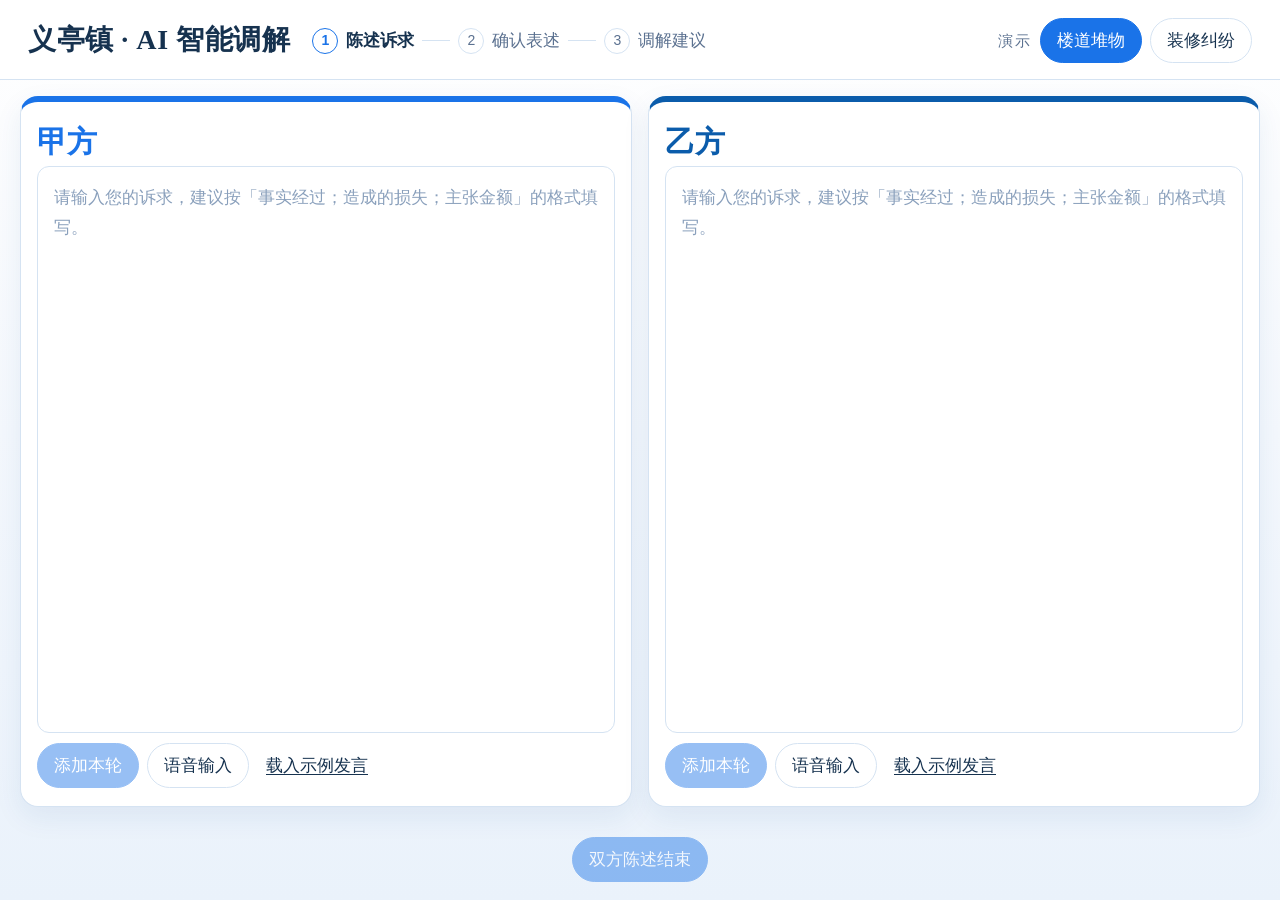
==== prototype/index.html @ 7f3b6e04 "增加首页入口，后台登录默认填入演示账号。 首页分别进入调解大屏和管理后台。后台账号 admin、密码 yiting 已写在登录框里，打开后直接进入即可。" ====
<!DOCTYPE html>
<html lang="zh-CN">
<head>
  <meta charset="utf-8">
  <meta name="viewport" content="width=device-width, initial-scale=1">
  <title>义亭镇 · AI 智能调解</title>
  <link rel="stylesheet" href="styles.css?v=14">
</head>
<body class="screen">
  <div id="app" class="app"></div>
  <script src="logic.js"></script>
  <script src="sample.js"></script>
  <script src="storage.js"></script>
  <script src="app.js?v=16"></script>
</body>
</html>
---- prototype/styles.css ----
:root {
  --paper: #f3f7fc;
  --paper-deep: #e4eef8;
  --card: #ffffff;
  --ink: #16324f;
  --muted: #5b7190;
  --line: #d5e3f2;
  --a: #1a73e8;
  --a-soft: #e8f2fc;
  --b: #0b5cab;
  --b-soft: #e7f0fa;
  --gold: #1a73e8;
  --gold-soft: #e8f2fc;
  --danger: #b42318;
  --shadow: 0 10px 28px rgba(22, 78, 140, 0.08);
  --serif: "Iowan Old Style", Palatino, "Palatino Linotype", "Songti SC", "Noto Serif SC", serif;
  --sans: "PingFang SC", "Hiragino Sans GB", "Noto Sans SC", "Microsoft YaHei", sans-serif;
}

* { box-sizing: border-box; }

html, body { margin: 0; min-height: 100%; }

body {
  font-family: var(--sans);
  color: var(--ink);
  background: linear-gradient(180deg, #ffffff 0%, #f4f8fd 48%, #eaf2fb 100%);
  font-size: 17px;
  line-height: 1.6;
}

button, textarea { font: inherit; color: inherit; }

button { cursor: pointer; }

button:disabled { cursor: not-allowed; opacity: 0.45; }

button:focus-visible, a:focus-visible, textarea:focus-visible, summary:focus-visible {
  outline: 3px solid #1a73e8;
  outline-offset: 2px;
}

.app { min-height: 100vh; display: flex; flex-direction: column; }

body.screen {
  height: 100vh;
  overflow: hidden;
}

body.screen .app {
  height: 100%;
  min-height: 0;
}

.topbar {
  display: flex;
  flex-wrap: wrap;
  align-items: center;
  gap: 22px;
  padding: 18px 28px 16px;
  border-bottom: 1px solid var(--line);
  background: rgba(255, 255, 255, 0.94);
  position: sticky;
  top: 0;
  z-index: 5;
  backdrop-filter: blur(8px);
}

.brand { min-width: 220px; }

.brand h1, .admin-head h1 {
  margin: 0;
  font-family: var(--serif);
  font-size: 28px;
  font-weight: 650;
  letter-spacing: 0.02em;
}

.brand p, .admin-head p { margin: 2px 0 0; color: var(--muted); }

.steps { display: flex; gap: 8px; align-items: center; flex: 1; }

.step {
  display: flex;
  align-items: center;
  gap: 8px;
  color: var(--muted);
  white-space: nowrap;
}

.step i {
  width: 26px;
  height: 26px;
  border-radius: 50%;
  display: grid;
  place-items: center;
  border: 1px solid var(--line);
  font-style: normal;
  font-size: 14px;
  background: #fff;
}

.step.done { color: var(--a); }
.step.done i { background: var(--a); color: white; border-color: var(--a); }
.step.current { color: var(--ink); font-weight: 650; }
.step.current i { border-color: var(--gold); color: var(--gold); }

.step-line { width: 28px; height: 1px; background: var(--line); }

.top-actions { display: flex; gap: 10px; align-items: center; }

.example-switch { display: flex; align-items: center; gap: 8px; }
.demo-tag { color: var(--muted); font-size: 15px; letter-spacing: 0.12em; }

.ghost, .solid, .line, .textish {
  border-radius: 999px;
  padding: 8px 16px;
  border: 1px solid var(--line);
  background: #fff;
}

.solid { background: var(--a); color: #fff; border-color: var(--a); }
.line { background: transparent; }
.textish { background: transparent; border-color: transparent; text-decoration: underline; text-underline-offset: 3px; padding-inline: 8px; }

a.ghost { text-decoration: none; color: inherit; display: inline-flex; align-items: center; }

.stage { width: min(1440px, calc(100% - 36px)); margin: 18px auto 0; display: flex; flex-direction: column; gap: 16px; flex: 1; }

body.screen .stage {
  width: calc(100% - 40px);
  margin: 16px auto;
  min-height: 0;
}

.columns { display: grid; grid-template-columns: 1fr 1fr; gap: 16px; }

body.screen .columns {
  flex: 1;
  min-height: 0;
}

.party {
  background: var(--card);
  border: 1px solid var(--line);
  border-top: 6px solid var(--a);
  border-radius: 18px;
  box-shadow: var(--shadow);
  padding: 16px 16px 18px;
  min-width: 0;
  display: flex;
  flex-direction: column;
  height: 100%;
  min-height: 0;
  overflow: hidden;
}

.composer,
.confirm-pane {
  display: flex;
  flex-direction: column;
  flex: 1;
  min-height: 0;
}

.party.b { border-top-color: var(--b); }

.party-head { display: flex; justify-content: space-between; gap: 12px; align-items: baseline; }
.party-head h2 { margin: 0; font-family: var(--serif); font-size: 30px; }
.party.a h2 { color: var(--a); }
.party.b h2 { color: var(--b); }
.who { color: var(--muted); }

.rounds {
  display: flex;
  flex-direction: column;
  gap: 8px;
  margin: 12px 0;
  overflow: auto;
  flex: 0 1 auto;
  max-height: 42%;
  min-height: 0;
}
.round {
  padding: 10px 12px;
  border-radius: 12px;
  background: var(--a-soft);
}
.party.b .round { background: var(--b-soft); }
.round b { display: block; font-size: 14px; letter-spacing: 0.04em; }
textarea {
  width: 100%;
  min-height: 0;
  flex: 1 1 auto;
  height: auto;
  resize: none;
  border-radius: 12px;
  border: 1px solid var(--line);
  background: #fff;
  padding: 16px;
  line-height: 1.75;
}

textarea::placeholder {
  color: #8aa0bc;
}

.composer-actions, .card-actions, .action-bar { display: flex; flex-wrap: wrap; gap: 8px; margin-top: 10px; flex: none; }

.confirm-pane details,
.confirm-pane .normalized {
  overflow: auto;
  min-height: 0;
}

.confirm-pane .normalized { flex: 1 1 auto; }

.hint { margin: 8px 0 0; color: var(--danger); min-height: 0; }

.normalized, .prose {
  white-space: pre-wrap;
  margin: 8px 0 0;
  padding: 12px;
  background: #fff;
  border-radius: 12px;
  border: 1px solid var(--line);
}

.accepted-mark {
  display: inline-block;
  margin-top: 8px;
  color: var(--a);
  font-weight: 650;
}

details { margin-top: 8px; }
summary { cursor: pointer; color: var(--muted); }

.action-bar {
  justify-content: center;
  align-items: center;
  padding: 4px 0 2px;
}

.need { color: var(--muted); }

.login-wrap {
  min-height: 100vh;
  display: grid;
  place-items: center;
  padding: 24px;
}

.login-card {
  width: min(440px, 100%);
  background: #fff;
  border: 1px solid var(--line);
  border-radius: 18px;
  box-shadow: var(--shadow);
  padding: 28px 28px 24px;
  display: grid;
  gap: 8px;
}

.login-card h1 { margin: 0 0 4px; font-family: var(--serif); }
.login-card input,
.review-card textarea,
.detail textarea {
  width: 100%;
  border: 1px solid var(--line);
  border-radius: 12px;
  padding: 10px 12px;
  background: #fff;
}
.review-card textarea,
.detail textarea { min-height: 120px; resize: vertical; }
.login-card button,
.review-card button,
.detail .solid { justify-self: start; margin-top: 8px; }

.pending-stack {
  flex: 1;
  min-height: 0;
  display: flex;
  flex-direction: column;
  gap: 12px;
}

.pending-stack .advice-grid,
.reference-only {
  flex: 1 1 auto;
  min-height: 0;
  grid-template-columns: minmax(0, 1fr) minmax(0, 1fr);
}

.pending-adjust {
  width: 100%;
  text-align: left;
  display: grid;
  gap: 8px;
  font-family: var(--sans);
  font-size: 16px;
}
.pending-adjust p { margin: 0; }
.pending-adjust textarea { min-height: 64px; width: 100%; }
.pending-adjust .solid { justify-self: start; }

.queue { display: grid; gap: 16px; margin-bottom: 28px; }
.queue h2, .history-title {
  margin: 0;
  font-family: var(--serif);
  font-size: 26px;
}
.queue-card {
  background: #fff;
  border: 1px solid var(--line);
  border-radius: 18px;
  box-shadow: var(--shadow);
  padding: 18px 18px 16px;
}
.queue-head { display: flex; justify-content: space-between; gap: 16px; align-items: end; }
.queue-amount { margin: 8px 0 0; font-family: var(--serif); font-size: 28px; color: var(--a); }
.queue-suggestion { max-height: 220px; overflow: auto; margin-top: 12px; }
.queue-empty { margin: 0; color: var(--muted); }

.review-card {
  width: min(720px, 100%);
  background: #fff;
  border: 1px solid var(--line);
  border-radius: 18px;
  box-shadow: var(--shadow);
  padding: 28px;
}

.review-card h2 { margin: 0 0 12px; font-family: var(--serif); font-size: 28px; }
.review-note {
  margin: 12px 0;
  padding: 12px 14px;
  border-radius: 12px;
  background: #f8e8e6;
  color: var(--danger);
}

.review-actions { display: flex; gap: 10px; align-items: center; }
.status-pending { color: var(--a); font-weight: 650; }
.status-returned { color: var(--danger); font-weight: 650; }
.status-approved { color: #137333; font-weight: 650; }

.banner {
  text-align: center;
  padding: 14px 16px;
  border-radius: 14px;
  background: var(--a-soft);
  border: 1px solid #c5daf5;
  font-family: var(--serif);
  font-size: 22px;
}

.advice-grid {
  display: grid;
  grid-template-columns: minmax(0, 1.25fr) minmax(0, 1fr);
  gap: 22px;
  align-items: stretch;
}

.advice-col {
  display: flex;
  flex-direction: column;
  min-width: 0;
  min-height: 0;
  height: 100%;
}

.advice-title,
.advice-switch button {
  margin: 0;
  padding: 0 0 4px;
  border: 0;
  border-bottom: 3px solid transparent;
  border-radius: 0;
  background: transparent;
  font: 650 28px/1.3 var(--serif);
  letter-spacing: 0.02em;
  color: var(--ink);
}

.advice-title { margin-bottom: 10px; }

.advice-switch {
  flex: none;
  display: flex;
  align-items: flex-end;
  gap: 22px;
  margin: 0 0 10px;
}

.advice-switch button {
  color: var(--muted);
  cursor: pointer;
}

.advice-switch button[aria-selected="true"] {
  color: var(--ink);
  border-bottom-color: var(--a);
}

.claims-bar {
  display: flex;
  justify-content: center;
  align-items: center;
  gap: 10px;
  flex: none;
}

.claims-row {
  display: grid;
  grid-template-columns: 1fr 1fr;
  gap: 22px;
  flex: none;
  height: min(300px, 34vh);
  min-height: 220px;
}

.claim-label.a { color: var(--a); }
.claim-label.b { color: var(--b); }

.claim-text {
  white-space: pre-wrap;
  margin: 0;
}

.claims-row details { margin-top: 14px; }
.claims-row .round { margin-top: 8px; }

body.screen .stage-advice .advice-grid {
  flex: 1 1 auto;
  min-height: 0;
}

.panel {
  background: var(--card);
  border: 1px solid var(--line);
  border-radius: 18px;
  box-shadow: var(--shadow);
  padding: 14px 14px 16px;
  min-width: 0;
  max-height: none;
  height: 100%;
  overflow: auto;
}

.advice-col .panel {
  flex: 1 1 auto;
  height: auto;
}

.panel h3 { margin: 0; font-family: var(--serif); font-size: 24px; }
.kicker { margin: 4px 0 0; color: var(--gold); font-size: 14px; letter-spacing: 0.08em; }
.figure {
  margin: 10px 0;
  padding: 10px 12px;
  border-radius: 12px;
  background: var(--gold-soft);
  font-family: var(--serif);
  font-size: 28px;
}

.law, .case { padding: 10px 0; border-top: 1px solid var(--line); }
.panel > .law:first-child { border-top: 0; padding-top: 0; }
.law strong, .case strong { display: block; }
.note { color: var(--muted); }

.foot {
  margin-top: 28px;
  padding: 12px 20px;
  text-align: center;
  color: var(--muted);
  background: rgba(243, 236, 223, 0.94);
  border-top: 1px solid var(--line);
  font-size: 14px;
}

.admin-wrap { width: min(1200px, calc(100% - 36px)); margin: 22px auto 40px; }
.admin-head { display: flex; justify-content: space-between; gap: 16px; align-items: end; margin-bottom: 16px; }

.table-wrap { overflow-x: auto; background: var(--card); border: 1px solid var(--line); border-radius: 18px; box-shadow: var(--shadow); }
table { width: 100%; border-collapse: collapse; min-width: 760px; }
th, td { text-align: left; padding: 12px 14px; border-bottom: 1px solid var(--line); vertical-align: top; }
th { color: var(--muted); font-weight: 600; font-size: 14px; }
tr:last-child td { border-bottom: 0; }
tbody tr { cursor: pointer; }
tbody tr:hover, tr.open { background: #f3f8fe; }

.detail {
  margin-top: 16px;
  display: grid;
  grid-template-columns: 1fr 1fr;
  gap: 16px;
}
.detail .wide { grid-column: 1 / -1; }
.detail article {
  background: var(--card);
  border: 1px solid var(--line);
  border-radius: 18px;
  padding: 14px 16px 18px;
}
.detail h3 { margin: 0 0 8px; font-family: var(--serif); }

@media (max-width: 800px) {
  .advice-grid, .columns, .detail, .claims-row,
  .pending-stack .advice-grid, .reference-only { grid-template-columns: 1fr; }
  .advice-title, .advice-switch button { font-size: 22px; }
  .claims-row { height: auto; max-height: 38vh; overflow: auto; }
  .topbar { flex-wrap: wrap; padding: 14px; }
  .brand h1 { font-size: 24px; }
  .stage { width: min(100% - 20px, 1440px); }
}

@media (min-width: 1600px) {
  body { font-size: 19px; }
  .brand h1 { font-size: 34px; }
}
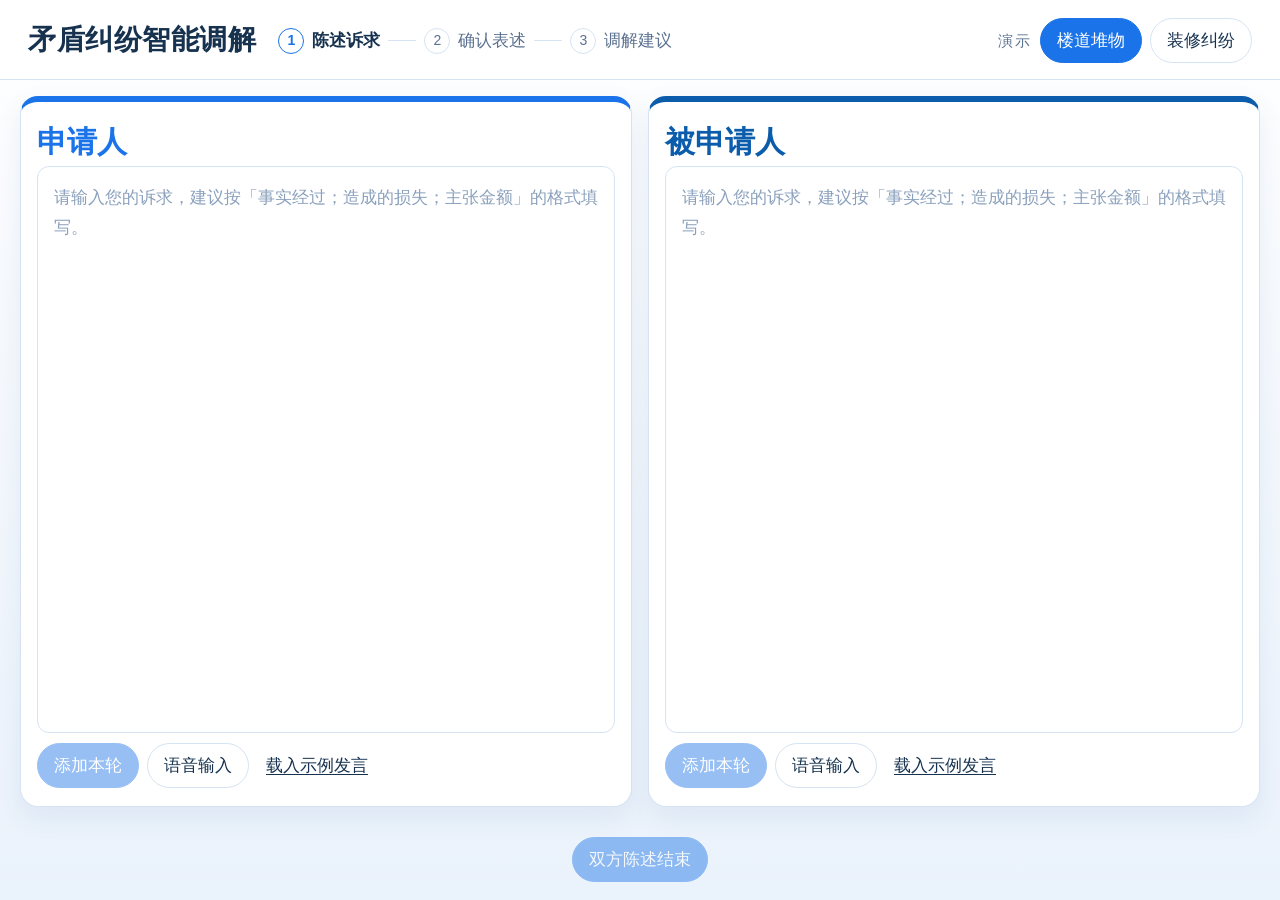
==== commit a59d22b2: "发布新的首页入口。默认进入无需审核的调解页，需要审核仍走原调解页。" ====
--- a/prototype/index.html
+++ b/prototype/index.html
@@ -3,14 +3,14 @@
 <head>
   <meta charset="utf-8">
   <meta name="viewport" content="width=device-width, initial-scale=1">
-  <title>义亭镇 · AI 智能调解</title>
+  <title>矛盾纠纷智能调解</title>
   <link rel="stylesheet" href="styles.css?v=14">
 </head>
 <body class="screen">
   <div id="app" class="app"></div>
-  <script src="logic.js"></script>
-  <script src="sample.js"></script>
+  <script src="logic.js?v=2"></script>
+  <script src="sample.js?v=3"></script>
   <script src="storage.js"></script>
-  <script src="app.js?v=16"></script>
+  <script src="app.js?v=21"></script>
 </body>
 </html>
